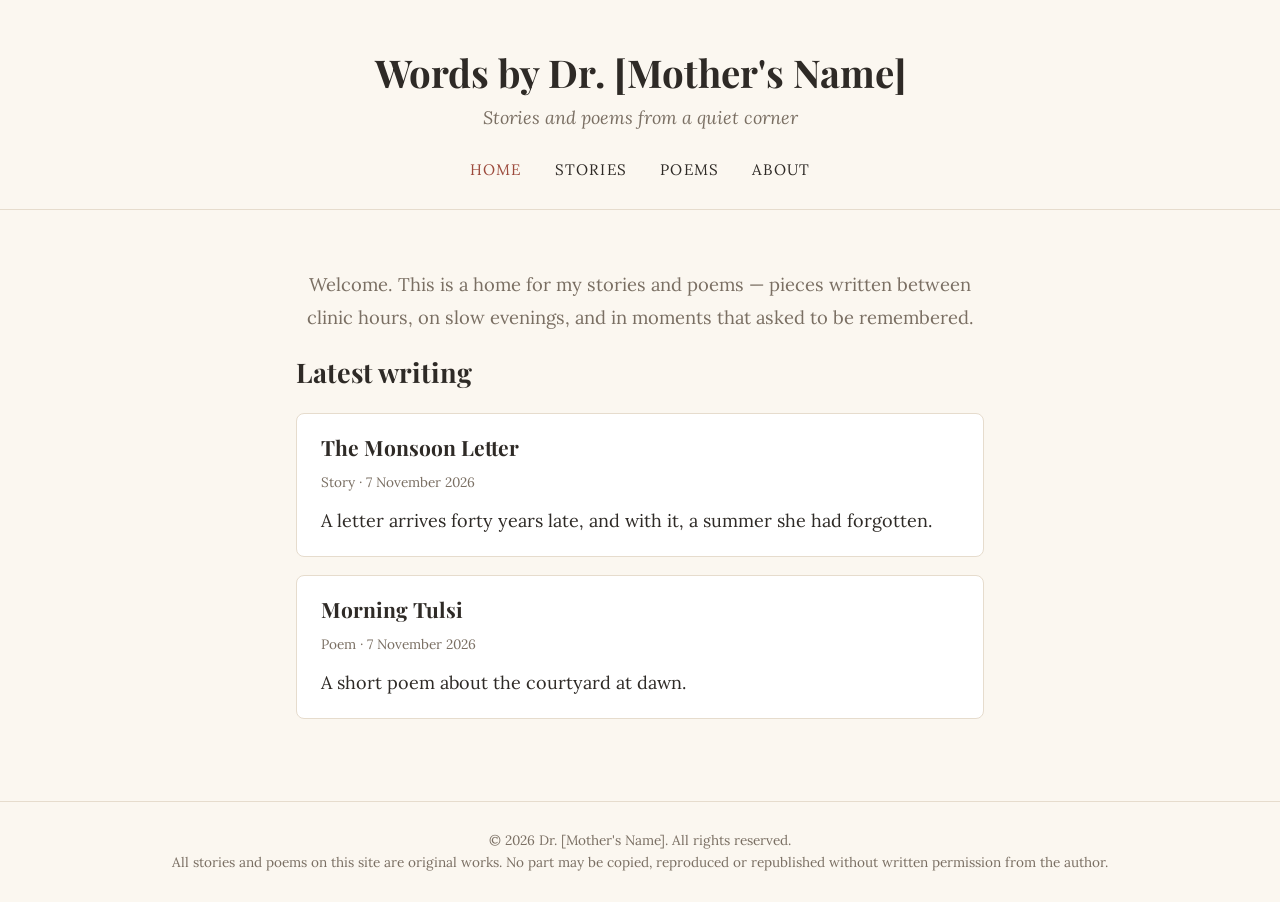
==== index.html @ 5e5b077c "Create personal creative writing site Add the initial static website for the author's creative writi" ====
<!DOCTYPE html>
<html lang="en">
<head>
  <meta charset="UTF-8">
  <meta name="viewport" content="width=device-width, initial-scale=1.0">
  <title>Words by Dr. [Mother's Name]</title>
  <meta name="description" content="Stories and poems by Dr. [Mother's Name].">
  <link rel="preconnect" href="https://fonts.googleapis.com">
  <link href="https://fonts.googleapis.com/css2?family=Lora:ital@0;1&family=Playfair+Display:wght@600&display=swap" rel="stylesheet">
  <link rel="stylesheet" href="style.css">
</head>
<body>

  <header>
    <h1 class="site-title">Words by Dr. [Mother's Name]</h1>
    <p class="tagline">Stories and poems from a quiet corner</p>
    <nav>
      <a href="index.html" class="active">Home</a>
      <a href="stories.html">Stories</a>
      <a href="poems.html">Poems</a>
      <a href="about.html">About</a>
    </nav>
  </header>

  <main>
    <p class="intro">Welcome. This is a home for my stories and poems — pieces written
      between clinic hours, on slow evenings, and in moments that asked to be remembered.</p>

    <h2>Latest writing</h2>
    <ul class="post-list">
      <li>
        <h3><a href="stories/the-monsoon-letter.html">The Monsoon Letter</a></h3>
        <span class="meta">Story · 7 November 2026</span>
        <p>A letter arrives forty years late, and with it, a summer she had forgotten.</p>
      </li>
      <li>
        <h3><a href="poems/morning-tulsi.html">Morning Tulsi</a></h3>
        <span class="meta">Poem · 7 November 2026</span>
        <p>A short poem about the courtyard at dawn.</p>
      </li>
    </ul>
  </main>

  <footer>
    © 2026 Dr. [Mother's Name]. All rights reserved.<br>
    All stories and poems on this site are original works. No part may be copied,
    reproduced or republished without written permission from the author.
  </footer>

</body>
</html>
---- style.css ----
/* =========================================================
   CREATIVE WRITING SITE — STYLES
   Change the colours below to change the whole site's look.
   ========================================================= */
:root {
  --paper: #fbf7f0;        /* page background */
  --ink: #2e2a26;          /* main text */
  --muted: #7a6f63;        /* dates, small text */
  --accent: #9c4a3c;       /* links, highlights */
  --line: #e6dccd;         /* borders */
  --card: #ffffff;
}

* { box-sizing: border-box; }

body {
  margin: 0;
  background: var(--paper);
  color: var(--ink);
  font-family: "Lora", Georgia, serif;
  font-size: 18px;
  line-height: 1.75;
}

a { color: var(--accent); text-decoration: none; }
a:hover { text-decoration: underline; }

/* ---------- Header & navigation ---------- */
header {
  text-align: center;
  padding: 48px 16px 24px;
  border-bottom: 1px solid var(--line);
}
.site-title {
  font-family: "Playfair Display", Georgia, serif;
  font-size: 2.4rem;
  margin: 0;
  color: var(--ink);
}
.tagline { color: var(--muted); font-style: italic; margin: 4px 0 20px; }
nav a {
  margin: 0 14px;
  color: var(--ink);
  font-size: 0.95rem;
  letter-spacing: 0.08em;
  text-transform: uppercase;
}
nav a:hover, nav a.active { color: var(--accent); text-decoration: none; }

/* ---------- Main content ---------- */
main {
  max-width: 720px;
  margin: 0 auto;
  padding: 40px 16px 64px;
}
h1, h2, h3 { font-family: "Playfair Display", Georgia, serif; line-height: 1.3; }
.intro { font-size: 1.15rem; text-align: center; color: var(--muted); }

/* List of stories / poems */
.post-list { list-style: none; padding: 0; }
.post-list li {
  background: var(--card);
  border: 1px solid var(--line);
  border-radius: 8px;
  padding: 20px 24px;
  margin-bottom: 18px;
}
.post-list h3 { margin: 0 0 4px; }
.post-list h3 a { color: var(--ink); }
.post-list h3 a:hover { color: var(--accent); }
.meta { color: var(--muted); font-size: 0.85rem; }
.post-list p { margin: 8px 0 0; }

/* Single story / poem page */
.post-title { text-align: center; font-size: 2.2rem; margin-bottom: 4px; }
.post-meta { text-align: center; color: var(--muted); font-size: 0.9rem; margin-bottom: 40px; }
.poem { text-align: center; white-space: pre-line; font-size: 1.1rem; }
.back { display: inline-block; margin-top: 40px; }

/* ---------- Footer (copyright) ---------- */
footer {
  text-align: center;
  padding: 28px 16px;
  border-top: 1px solid var(--line);
  color: var(--muted);
  font-size: 0.85rem;
  line-height: 1.6;
}

/* ---------- Phones ---------- */
@media (max-width: 600px) {
  body { font-size: 17px; }
  .site-title { font-size: 1.9rem; }
  nav a { margin: 0 8px; font-size: 0.85rem; }
  .post-title { font-size: 1.8rem; }
}
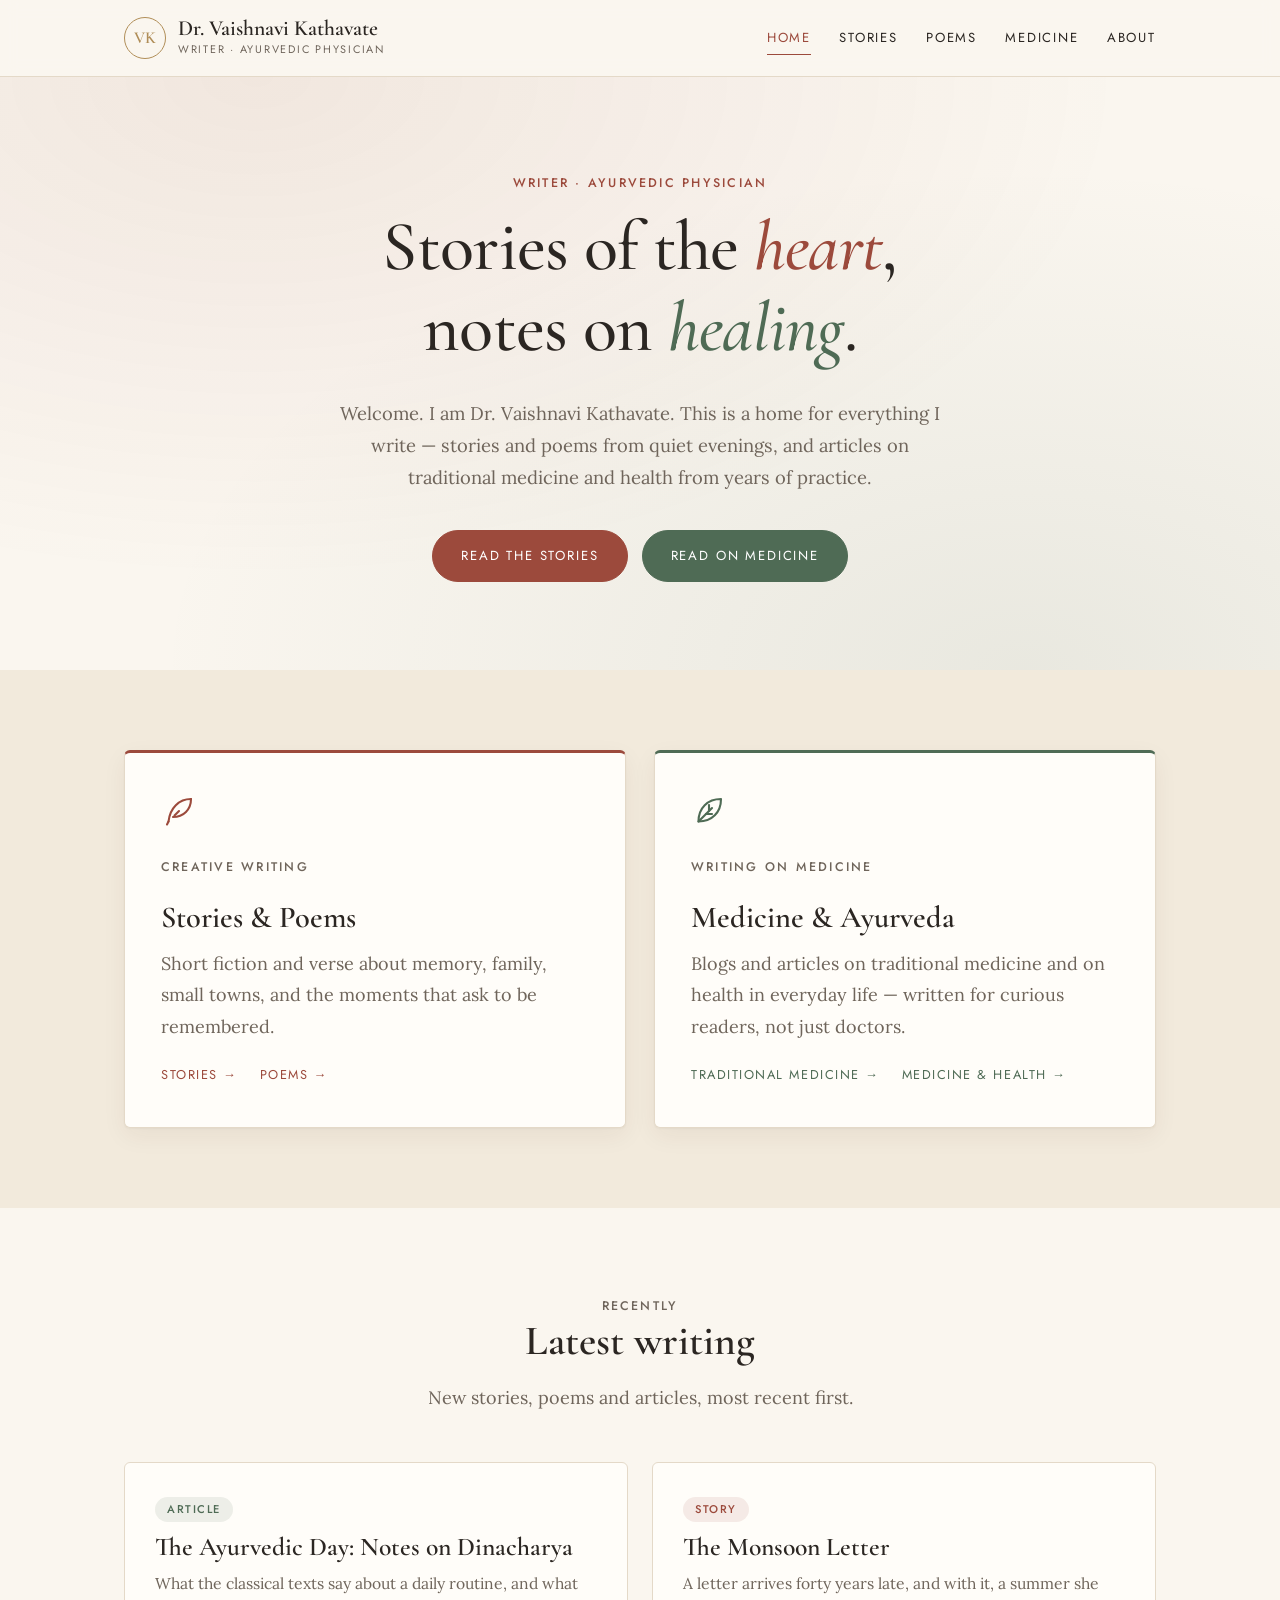
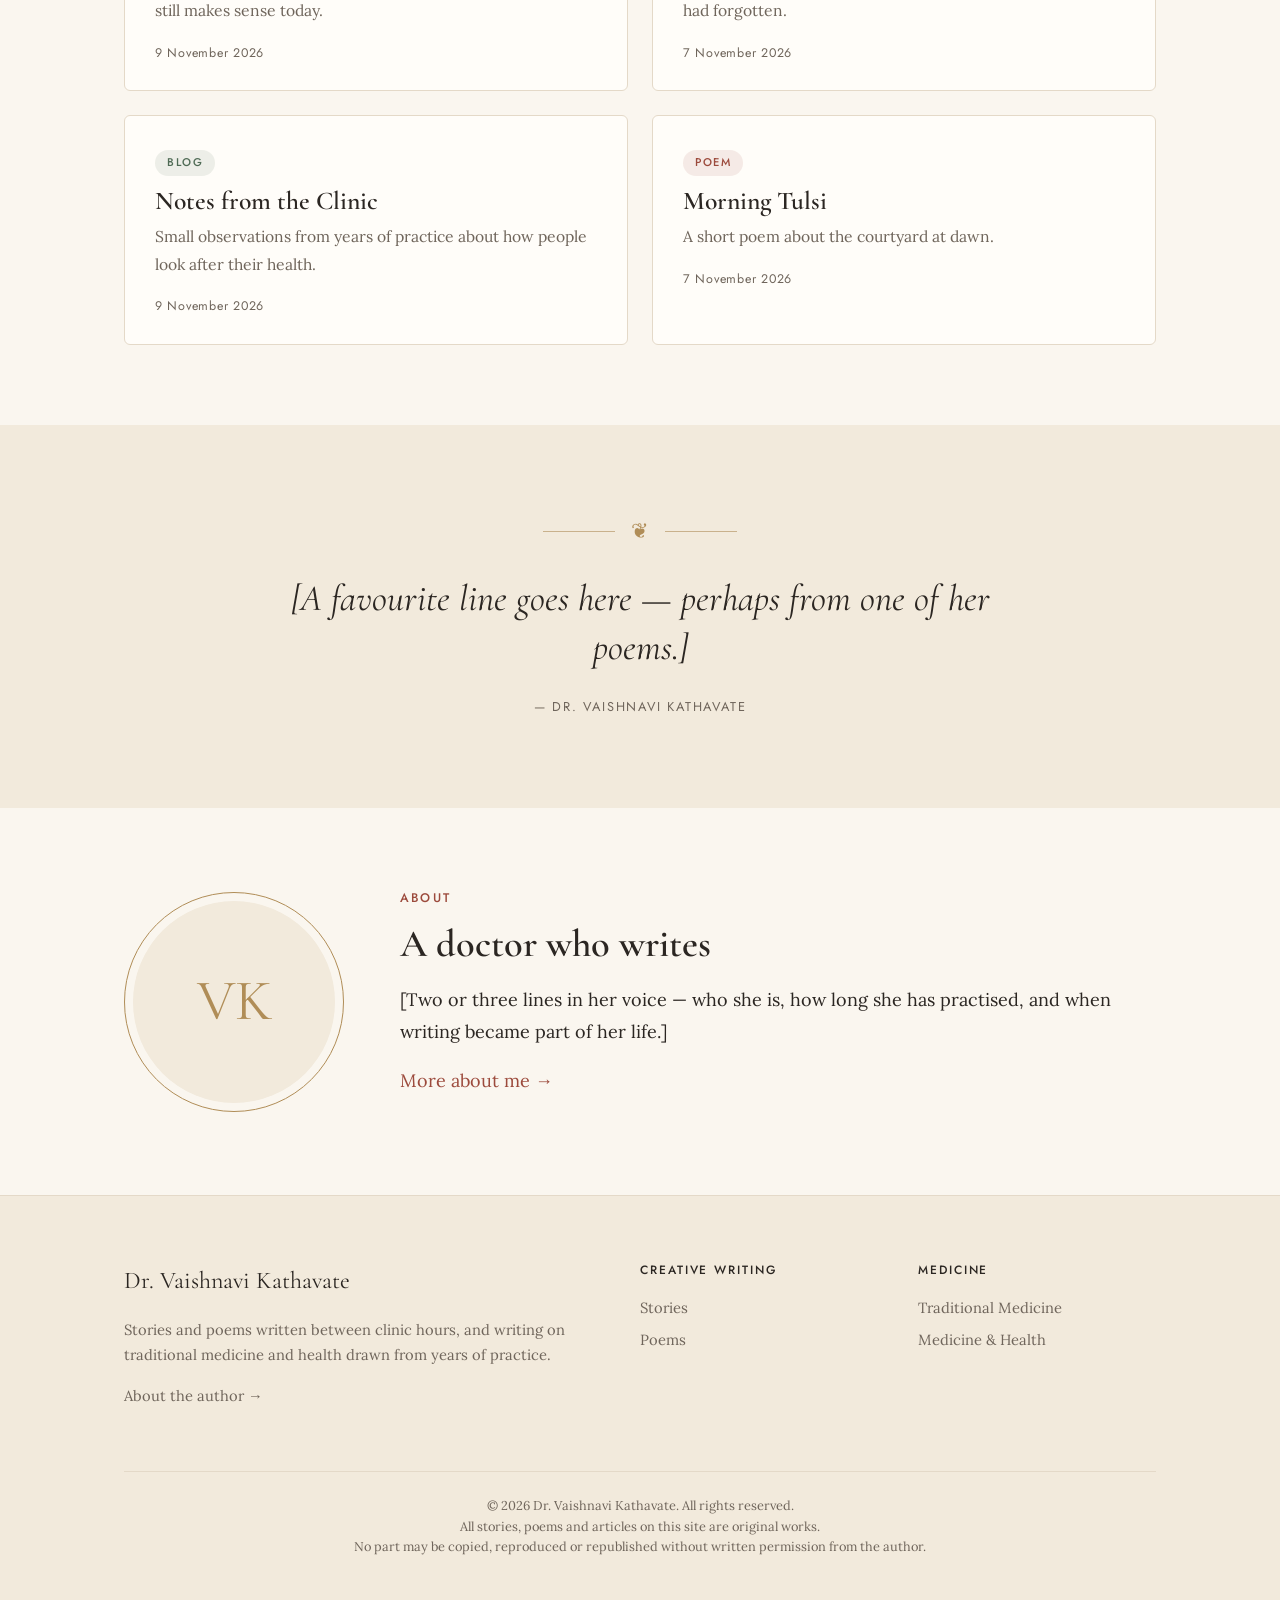
==== commit 372594db: "Add medicine section and refresh site design Rebrand the site for Dr. Vaishnavi Kathavate, add a med" ====
--- a/index.html
+++ b/index.html
@@ -3,48 +3,170 @@
 <head>
   <meta charset="UTF-8">
   <meta name="viewport" content="width=device-width, initial-scale=1.0">
-  <title>Words by Dr. [Mother's Name]</title>
-  <meta name="description" content="Stories and poems by Dr. [Mother's Name].">
+  <title>Dr. Vaishnavi Kathavate · Writer &amp; Ayurvedic Physician</title>
+  <meta name="description" content="Stories, poems, and articles on traditional medicine and health by Dr. Vaishnavi Kathavate.">
   <link rel="preconnect" href="https://fonts.googleapis.com">
-  <link href="https://fonts.googleapis.com/css2?family=Lora:ital@0;1&family=Playfair+Display:wght@600&display=swap" rel="stylesheet">
+  <link rel="preconnect" href="https://fonts.gstatic.com" crossorigin>
+  <link href="https://fonts.googleapis.com/css2?family=Cormorant+Garamond:ital,wght@0,500;0,600;1,500&amp;family=Jost:wght@400;500&amp;family=Lora:ital,wght@0,400;0,500;1,400&amp;display=swap" rel="stylesheet">
   <link rel="stylesheet" href="style.css">
 </head>
 <body>
 
-  <header>
-    <h1 class="site-title">Words by Dr. [Mother's Name]</h1>
-    <p class="tagline">Stories and poems from a quiet corner</p>
-    <nav>
-      <a href="index.html" class="active">Home</a>
-      <a href="stories.html">Stories</a>
-      <a href="poems.html">Poems</a>
-      <a href="about.html">About</a>
-    </nav>
+  <header class="site-header">
+    <div class="container">
+      <a class="brand" href="index.html">
+        <span class="monogram">VK</span>
+        <span>
+          <span class="brand-name">Dr. Vaishnavi Kathavate</span>
+          <span class="brand-role">Writer · Ayurvedic Physician</span>
+        </span>
+      </a>
+      <nav class="site-nav" aria-label="Main">
+        <a href="index.html" class="active">Home</a>
+        <a href="stories.html">Stories</a>
+        <a href="poems.html">Poems</a>
+        <a href="medicine.html">Medicine</a>
+        <a href="about.html">About</a>
+      </nav>
+    </div>
   </header>
 
   <main>
-    <p class="intro">Welcome. This is a home for my stories and poems — pieces written
-      between clinic hours, on slow evenings, and in moments that asked to be remembered.</p>
+    <section class="hero">
+      <div class="container">
+        <p class="eyebrow">Writer · Ayurvedic Physician</p>
+        <h1>Stories of the <em>heart</em>,<br>notes on <em class="green">healing</em>.</h1>
+        <p class="lead">Welcome. I am Dr. Vaishnavi Kathavate. This is a home for everything I write —
+          stories and poems from quiet evenings, and articles on traditional medicine and
+          health from years of practice.</p>
+        <div class="buttons">
+          <a class="btn creative" href="stories.html">Read the stories</a>
+          <a class="btn medicine" href="medicine.html">Read on medicine</a>
+        </div>
+      </div>
+    </section>
 
-    <h2>Latest writing</h2>
-    <ul class="post-list">
-      <li>
+    <section class="section alt">
+      <div class="container">
+        <div class="pillars">
+          <div class="pillar creative">
+            <svg viewBox="0 0 24 24" fill="none" stroke="currentColor" stroke-width="1.4" stroke-linecap="round" stroke-linejoin="round" aria-hidden="true"><path d="M20 4C12 4 6 10 5 19"/><path d="M20 4c0 7-5 12-12 12"/><path d="M5 19l-1 2"/><path d="M9 15l3-3"/></svg>
+            <p class="eyebrow">Creative writing</p>
+            <h3>Stories &amp; Poems</h3>
+            <p>Short fiction and verse about memory, family, small towns, and the moments
+              that ask to be remembered.</p>
+            <div class="links">
+              <a href="stories.html">Stories →</a>
+              <a href="poems.html">Poems →</a>
+            </div>
+          </div>
+          <div class="pillar medicine">
+            <svg viewBox="0 0 24 24" fill="none" stroke="currentColor" stroke-width="1.4" stroke-linecap="round" stroke-linejoin="round" aria-hidden="true"><path d="M5 19C5 10 11 4 20 4c0 9-6 15-15 15z"/><path d="M5 19L14 10"/><path d="M10 14h4"/><path d="M12 12V8"/></svg>
+            <p class="eyebrow">Writing on medicine</p>
+            <h3>Medicine &amp; Ayurveda</h3>
+            <p>Blogs and articles on traditional medicine and on health in everyday life —
+              written for curious readers, not just doctors.</p>
+            <div class="links">
+              <a href="medicine.html#traditional">Traditional Medicine →</a>
+              <a href="medicine.html#health">Medicine &amp; Health →</a>
+            </div>
+          </div>
+        </div>
+      </div>
+    </section>
+
+    <section class="section">
+      <div class="container">
+        <div class="section-head">
+          <p class="eyebrow">Recently</p>
+          <h2>Latest writing</h2>
+          <p>New stories, poems and articles, most recent first.</p>
+        </div>
+        <!-- TO ADD A PIECE HERE: copy one <article class="card ...">...</article> block
+             and paste it at the top. Use class="card creative" for stories and poems,
+             and class="card medicine" for medical writing. -->
+        <div class="cards">
+      <article class="card medicine">
+        <span class="tag">Article</span>
+        <h3><a href="medicine/the-ayurvedic-day.html">The Ayurvedic Day: Notes on Dinacharya</a></h3>
+        <p>What the classical texts say about a daily routine, and what still makes sense today.</p>
+        <div class="meta">9 November 2026</div>
+      </article>
+      <article class="card creative">
+        <span class="tag">Story</span>
         <h3><a href="stories/the-monsoon-letter.html">The Monsoon Letter</a></h3>
-        <span class="meta">Story · 7 November 2026</span>
         <p>A letter arrives forty years late, and with it, a summer she had forgotten.</p>
-      </li>
-      <li>
+        <div class="meta">7 November 2026</div>
+      </article>
+      <article class="card medicine">
+        <span class="tag">Blog</span>
+        <h3><a href="medicine/notes-from-the-clinic.html">Notes from the Clinic</a></h3>
+        <p>Small observations from years of practice about how people look after their health.</p>
+        <div class="meta">9 November 2026</div>
+      </article>
+      <article class="card creative">
+        <span class="tag">Poem</span>
         <h3><a href="poems/morning-tulsi.html">Morning Tulsi</a></h3>
-        <span class="meta">Poem · 7 November 2026</span>
         <p>A short poem about the courtyard at dawn.</p>
-      </li>
-    </ul>
+        <div class="meta">7 November 2026</div>
+      </article>
+        </div>
+      </div>
+    </section>
+
+    <section class="quote section alt">
+      <div class="container">
+        <div class="ornament">❦</div>
+        <!-- Replace with a line she loves: from her own writing, a teacher, or a text. -->
+        <blockquote>[A favourite line goes here — perhaps from one of her poems.]</blockquote>
+        <cite>— Dr. Vaishnavi Kathavate</cite>
+      </div>
+    </section>
+
+    <section class="section">
+      <div class="container about-teaser">
+        <!-- To use a photo instead of the initials, replace the next line with:
+             <img class="portrait" src="images/portrait.jpg" alt="Dr. Vaishnavi Kathavate"> -->
+        <div class="portrait" aria-hidden="true">VK</div>
+        <div>
+          <p class="eyebrow">About</p>
+          <h2>A doctor who writes</h2>
+          <p>[Two or three lines in her voice — who she is, how long she has practised,
+            and when writing became part of her life.]</p>
+          <p><a href="about.html">More about me →</a></p>
+        </div>
+      </div>
+    </section>
   </main>
 
-  <footer>
-    © 2026 Dr. [Mother's Name]. All rights reserved.<br>
-    All stories and poems on this site are original works. No part may be copied,
-    reproduced or republished without written permission from the author.
+  <footer class="site-footer">
+    <div class="container">
+      <div class="footer-grid">
+        <div>
+          <p class="footer-brand">Dr. Vaishnavi Kathavate</p>
+          <p>Stories and poems written between clinic hours, and writing on traditional
+            medicine and health drawn from years of practice.</p>
+          <p><a href="about.html">About the author →</a></p>
+        </div>
+        <div>
+          <h4>Creative writing</h4>
+          <ul>
+            <li><a href="stories.html">Stories</a></li>
+            <li><a href="poems.html">Poems</a></li>
+          </ul>
+        </div>
+        <div>
+          <h4>Medicine</h4>
+          <ul>
+            <li><a href="medicine.html#traditional">Traditional Medicine</a></li>
+            <li><a href="medicine.html#health">Medicine &amp; Health</a></li>
+          </ul>
+        </div>
+      </div>
+      <p class="copyright">© 2026 Dr. Vaishnavi Kathavate. All rights reserved.<br>
+        All stories, poems and articles on this site are original works.<br>
+        No part may be copied, reproduced or republished without written permission from the author.</p>
+    </div>
   </footer>
 
 </body>
--- a/style.css
+++ b/style.css
@@ -1,96 +1,434 @@
 /* =========================================================
-   CREATIVE WRITING SITE — STYLES
+   SITE STYLES — Dr. Vaishnavi Kathavate
    Change the colours below to change the whole site's look.
    ========================================================= */
 :root {
-  --paper: #fbf7f0;        /* page background */
-  --ink: #2e2a26;          /* main text */
-  --muted: #7a6f63;        /* dates, small text */
-  --accent: #9c4a3c;       /* links, highlights */
-  --line: #e6dccd;         /* borders */
-  --card: #ffffff;
-}
-
-* { box-sizing: border-box; }
-
+  --paper:     #faf6ef;   /* page background */
+  --paper-2:   #f2eadc;   /* soft bands, footer */
+  --card:      #fffdf9;   /* cards */
+  --ink:       #2b2622;   /* main text */
+  --muted:     #6f655b;   /* dates, small text */
+  --line:      #e4d9c8;   /* borders */
+  --creative:  #9c4a3c;   /* stories & poems colour (terracotta) */
+  --medicine:  #4f6b55;   /* medicine colour (sage green) */
+  --gold:      #b08d57;   /* ornaments */
+  --accent:    var(--creative);
+  --shadow:    0 1px 2px rgba(60, 40, 20, .04), 0 8px 24px rgba(60, 40, 20, .06);
+
+  --font-display: "Cormorant Garamond", Georgia, serif;
+  --font-body:    "Lora", Georgia, serif;
+  --font-label:   "Jost", "Segoe UI", sans-serif;
+}
+
+/* Dark mode follows the reader's device setting */
+@media (prefers-color-scheme: dark) {
+  :root {
+    --paper:    #1c1916;
+    --paper-2:  #24201c;
+    --card:     #26221e;
+    --ink:      #ece4d8;
+    --muted:    #a99d8f;
+    --line:     #3a342d;
+    --creative: #d9886f;
+    --medicine: #94b59b;
+    --gold:     #c9a76f;
+    --shadow:   0 1px 2px rgba(0, 0, 0, .3), 0 8px 24px rgba(0, 0, 0, .25);
+  }
+}
+
+/* Pages in the medicine section use the green accent */
+body.medicine { --accent: var(--medicine); }
+
+/* ---------- Base ---------- */
+*, *::before, *::after { box-sizing: border-box; }
+html { scroll-behavior: smooth; }
 body {
   margin: 0;
   background: var(--paper);
   color: var(--ink);
-  font-family: "Lora", Georgia, serif;
+  font-family: var(--font-body);
   font-size: 18px;
   line-height: 1.75;
-}
-
-a { color: var(--accent); text-decoration: none; }
-a:hover { text-decoration: underline; }
-
-/* ---------- Header & navigation ---------- */
-header {
+  -webkit-font-smoothing: antialiased;
+}
+img { max-width: 100%; display: block; }
+a { color: var(--accent); text-decoration: none; transition: color .2s; }
+a:hover { text-decoration: underline; text-underline-offset: 3px; }
+h1, h2, h3 {
+  font-family: var(--font-display);
+  font-weight: 600;
+  line-height: 1.15;
+  margin: 0 0 .4em;
+}
+::selection { background: var(--accent); color: var(--paper); }
+
+.container { max-width: 1080px; margin: 0 auto; padding: 0 24px; }
+.narrow    { max-width: 700px;  margin: 0 auto; padding: 0 24px; }
+
+.eyebrow {
+  font-family: var(--font-label);
+  font-size: .78rem;
+  font-weight: 500;
+  letter-spacing: .18em;
+  text-transform: uppercase;
+  color: var(--accent);
+  margin: 0 0 12px;
+}
+
+/* ---------- Header ---------- */
+.site-header {
+  position: sticky;
+  top: 0;
+  z-index: 10;
+  background: color-mix(in srgb, var(--paper) 88%, transparent);
+  backdrop-filter: blur(8px);
+  -webkit-backdrop-filter: blur(8px);
+  border-bottom: 1px solid var(--line);
+}
+.site-header .container {
+  display: flex;
+  align-items: center;
+  justify-content: space-between;
+  gap: 24px;
+  min-height: 76px;
+}
+.brand { display: flex; align-items: center; gap: 12px; color: var(--ink); }
+.brand:hover { text-decoration: none; }
+.monogram {
+  width: 42px; height: 42px;
+  border: 1px solid var(--gold);
+  border-radius: 50%;
+  display: grid; place-items: center;
+  font-family: var(--font-display);
+  font-size: 1.05rem;
+  font-weight: 600;
+  color: var(--gold);
+  flex-shrink: 0;
+}
+.brand-name { font-family: var(--font-display); font-size: 1.35rem; font-weight: 600; line-height: 1.1; display: block; }
+.brand-role {
+  font-family: var(--font-label);
+  font-size: .68rem;
+  letter-spacing: .16em;
+  text-transform: uppercase;
+  color: var(--muted);
+  display: block;
+}
+.site-nav { display: flex; gap: 28px; }
+.site-nav a {
+  font-family: var(--font-label);
+  font-size: .82rem;
+  letter-spacing: .14em;
+  text-transform: uppercase;
+  color: var(--ink);
+  padding: 6px 0;
+  position: relative;
+}
+.site-nav a::after {
+  content: "";
+  position: absolute; left: 0; right: 0; bottom: 0;
+  height: 1px;
+  background: var(--accent);
+  transform: scaleX(0);
+  transition: transform .25s ease;
+}
+.site-nav a:hover { text-decoration: none; color: var(--accent); }
+.site-nav a:hover::after, .site-nav a.active::after { transform: scaleX(1); }
+.site-nav a.active { color: var(--accent); }
+
+/* ---------- Home: hero ---------- */
+.hero {
   text-align: center;
-  padding: 48px 16px 24px;
-  border-bottom: 1px solid var(--line);
-}
-.site-title {
-  font-family: "Playfair Display", Georgia, serif;
-  font-size: 2.4rem;
-  margin: 0;
+  padding: 96px 0 88px;
+  background:
+    radial-gradient(ellipse at 20% 0%, color-mix(in srgb, var(--creative) 9%, transparent), transparent 60%),
+    radial-gradient(ellipse at 80% 100%, color-mix(in srgb, var(--medicine) 10%, transparent), transparent 60%);
+}
+.hero h1 { font-size: clamp(2.6rem, 6vw, 4.4rem); font-weight: 500; letter-spacing: -.01em; }
+.hero h1 em { color: var(--creative); }
+.hero h1 em.green { color: var(--medicine); }
+.hero .lead {
+  max-width: 600px;
+  margin: 18px auto 36px;
+  font-size: 1.15rem;
+  color: var(--muted);
+}
+.buttons { display: flex; flex-wrap: wrap; justify-content: center; gap: 14px; }
+.btn {
+  display: inline-block;
+  font-family: var(--font-label);
+  font-size: .82rem;
+  letter-spacing: .14em;
+  text-transform: uppercase;
+  padding: 14px 28px;
+  border-radius: 999px;
+  border: 1px solid var(--ink);
   color: var(--ink);
-}
-.tagline { color: var(--muted); font-style: italic; margin: 4px 0 20px; }
-nav a {
-  margin: 0 14px;
-  color: var(--ink);
-  font-size: 0.95rem;
-  letter-spacing: 0.08em;
-  text-transform: uppercase;
-}
-nav a:hover, nav a.active { color: var(--accent); text-decoration: none; }
-
-/* ---------- Main content ---------- */
-main {
-  max-width: 720px;
+  transition: background .2s, color .2s, border-color .2s;
+}
+.btn:hover { text-decoration: none; background: var(--ink); color: var(--paper); }
+.btn.creative { background: var(--creative); border-color: var(--creative); color: #fff; }
+.btn.medicine { background: var(--medicine); border-color: var(--medicine); color: #fff; }
+.btn.creative:hover { background: var(--creative); color: #fff; filter: brightness(.9); }
+.btn.medicine:hover { background: var(--medicine); color: #fff; filter: brightness(.9); }
+
+.ornament {
+  display: flex; align-items: center; justify-content: center; gap: 16px;
+  color: var(--gold);
   margin: 0 auto;
-  padding: 40px 16px 64px;
-}
-h1, h2, h3 { font-family: "Playfair Display", Georgia, serif; line-height: 1.3; }
-.intro { font-size: 1.15rem; text-align: center; color: var(--muted); }
-
-/* List of stories / poems */
-.post-list { list-style: none; padding: 0; }
-.post-list li {
+  font-size: 1.3rem;
+}
+.ornament::before, .ornament::after {
+  content: ""; height: 1px; width: 72px; background: var(--gold); opacity: .6;
+}
+
+/* ---------- Sections ---------- */
+.section { padding: 80px 0; }
+.section.alt { background: var(--paper-2); }
+.section-head { text-align: center; margin-bottom: 48px; }
+.section-head h2 { font-size: clamp(2rem, 4vw, 2.6rem); }
+.section-head p { color: var(--muted); max-width: 560px; margin: 8px auto 0; }
+
+/* Two "doors" on the home page */
+.pillars { display: grid; grid-template-columns: repeat(2, 1fr); gap: 28px; }
+.pillar {
   background: var(--card);
   border: 1px solid var(--line);
-  border-radius: 8px;
-  padding: 20px 24px;
-  margin-bottom: 18px;
-}
-.post-list h3 { margin: 0 0 4px; }
-.post-list h3 a { color: var(--ink); }
-.post-list h3 a:hover { color: var(--accent); }
-.meta { color: var(--muted); font-size: 0.85rem; }
-.post-list p { margin: 8px 0 0; }
-
-/* Single story / poem page */
-.post-title { text-align: center; font-size: 2.2rem; margin-bottom: 4px; }
-.post-meta { text-align: center; color: var(--muted); font-size: 0.9rem; margin-bottom: 40px; }
-.poem { text-align: center; white-space: pre-line; font-size: 1.1rem; }
-.back { display: inline-block; margin-top: 40px; }
-
-/* ---------- Footer (copyright) ---------- */
-footer {
+  border-top: 3px solid var(--accent);
+  border-radius: 6px;
+  padding: 40px 36px;
+  box-shadow: var(--shadow);
+}
+.pillar.creative { --accent: var(--creative); }
+.pillar.medicine { --accent: var(--medicine); }
+.pillar svg { width: 36px; height: 36px; color: var(--accent); margin-bottom: 18px; }
+.pillar h3 { font-size: 1.9rem; }
+.pillar p { color: var(--muted); margin: 0 0 22px; }
+.pillar .links { display: flex; flex-wrap: wrap; gap: 8px 22px; }
+.pillar .links a {
+  font-family: var(--font-label);
+  font-size: .8rem;
+  letter-spacing: .12em;
+  text-transform: uppercase;
+}
+
+/* ---------- Cards (lists of writing) ---------- */
+.cards { display: grid; grid-template-columns: repeat(2, 1fr); gap: 24px; }
+.cards.single { grid-template-columns: 1fr; }
+.card {
+  position: relative;
+  background: var(--card);
+  border: 1px solid var(--line);
+  border-radius: 6px;
+  padding: 28px 30px 26px;
+  transition: transform .25s ease, box-shadow .25s ease, border-color .25s;
+}
+.card:hover { transform: translateY(-3px); box-shadow: var(--shadow); border-color: color-mix(in srgb, var(--accent) 35%, var(--line)); }
+.card.creative { --accent: var(--creative); }
+.card.medicine { --accent: var(--medicine); }
+.card h3 { font-size: 1.6rem; margin: 10px 0 8px; }
+.card h3 a { color: var(--ink); }
+.card h3 a:hover { color: var(--accent); text-decoration: none; }
+/* makes the whole card clickable */
+.card h3 a::after { content: ""; position: absolute; inset: 0; }
+.card p { margin: 0; color: var(--muted); font-size: .98rem; }
+.card .meta { margin-top: 18px; }
+
+.tag {
+  display: inline-block;
+  font-family: var(--font-label);
+  font-size: .7rem;
+  font-weight: 500;
+  letter-spacing: .14em;
+  text-transform: uppercase;
+  color: var(--accent);
+  background: color-mix(in srgb, var(--accent) 10%, transparent);
+  border-radius: 999px;
+  padding: 3px 12px;
+}
+.meta {
+  font-family: var(--font-label);
+  font-size: .78rem;
+  letter-spacing: .06em;
+  color: var(--muted);
+}
+.more { text-align: center; margin-top: 40px; }
+
+/* ---------- Quote band ---------- */
+.quote { text-align: center; padding: 88px 0; }
+.quote blockquote {
+  font-family: var(--font-display);
+  font-style: italic;
+  font-size: clamp(1.6rem, 3.4vw, 2.3rem);
+  line-height: 1.35;
+  max-width: 760px;
+  margin: 24px auto 16px;
+}
+.quote cite { font-family: var(--font-label); font-style: normal; font-size: .8rem; letter-spacing: .14em; text-transform: uppercase; color: var(--muted); }
+
+/* ---------- About ---------- */
+.about-teaser { display: grid; grid-template-columns: 220px 1fr; gap: 56px; align-items: center; }
+.portrait {
+  width: 220px; height: 220px;
+  border-radius: 50%;
+  object-fit: cover;
+  border: 1px solid var(--gold);
+  padding: 8px;
+  background-clip: content-box;
+  background-color: var(--paper-2);
+  display: grid; place-items: center;
+  font-family: var(--font-display);
+  font-size: 3.6rem;
+  color: var(--gold);
+}
+.about-teaser h2 { font-size: 2.4rem; }
+
+/* ---------- Listing pages ---------- */
+.page-head { text-align: center; padding: 80px 0 56px; }
+.page-head h1 { font-size: clamp(2.6rem, 5.5vw, 3.8rem); font-weight: 500; }
+.page-head p { color: var(--muted); max-width: 580px; margin: 12px auto 0; font-size: 1.08rem; }
+.chips { display: flex; flex-wrap: wrap; justify-content: center; gap: 10px; margin-top: 28px; }
+.chips a {
+  font-family: var(--font-label);
+  font-size: .78rem;
+  letter-spacing: .12em;
+  text-transform: uppercase;
+  border: 1px solid var(--line);
+  border-radius: 999px;
+  padding: 8px 18px;
+  color: var(--ink);
+}
+.chips a:hover { border-color: var(--accent); color: var(--accent); text-decoration: none; }
+.group { margin-bottom: 64px; scroll-margin-top: 100px; }
+.group-title {
+  display: flex; align-items: baseline; gap: 16px;
+  font-size: 2rem;
+  padding-bottom: 12px;
+  margin-bottom: 28px;
+  border-bottom: 1px solid var(--line);
+}
+.group-title small { font-family: var(--font-body); font-size: .95rem; font-weight: 400; color: var(--muted); font-style: italic; }
+.listing { padding-bottom: 80px; }
+
+/* ---------- Single article / story / poem ---------- */
+.post-head { text-align: center; padding: 80px 0 40px; }
+.post-head h1 { font-size: clamp(2.4rem, 5.5vw, 3.6rem); font-weight: 500; }
+.post-head .meta { display: block; margin-top: 14px; }
+.post-head .ornament { margin-top: 36px; }
+
+.prose { padding-bottom: 40px; font-size: 1.1rem; }
+.prose p { margin: 0 0 1.4em; }
+.prose > p:first-of-type::first-letter {
+  float: left;
+  font-family: var(--font-display);
+  font-size: 4.6em;
+  line-height: .82;
+  padding: 6px 12px 0 0;
+  color: var(--accent);
+}
+.prose h2 { font-size: 2rem; margin-top: 1.6em; }
+.prose h3 { font-size: 1.6rem; margin-top: 1.6em; }
+.prose blockquote {
+  margin: 1.8em 0;
+  padding: 4px 0 4px 24px;
+  border-left: 2px solid var(--accent);
+  font-style: italic;
+  color: var(--muted);
+}
+.prose ul, .prose ol { padding-left: 1.3em; margin: 0 0 1.4em; }
+.prose li { margin-bottom: .4em; }
+.prose .end { text-align: center; color: var(--gold); margin-top: 2.4em; }
+
+.poem {
+  white-space: pre-line;
   text-align: center;
-  padding: 28px 16px;
+  font-size: 1.2rem;
+  line-height: 2;
+  font-style: italic;
+  padding: 8px 0 32px;
+}
+
+.disclaimer {
+  margin: 8px 0 40px;
+  padding: 18px 22px;
+  background: var(--paper-2);
+  border-left: 3px solid var(--medicine);
+  border-radius: 0 6px 6px 0;
+  color: var(--muted);
+  font-size: .9rem;
+  line-height: 1.6;
+}
+
+.author-box {
+  display: flex; gap: 20px; align-items: center;
   border-top: 1px solid var(--line);
-  color: var(--muted);
-  font-size: 0.85rem;
+  border-bottom: 1px solid var(--line);
+  padding: 28px 0;
+  margin: 16px 0 32px;
+}
+.author-box .monogram { width: 60px; height: 60px; font-size: 1.4rem; }
+.author-box p { margin: 0; font-size: .95rem; color: var(--muted); line-height: 1.6; }
+.author-box strong { font-family: var(--font-display); font-size: 1.2rem; color: var(--ink); display: block; }
+.back {
+  display: inline-block;
+  font-family: var(--font-label);
+  font-size: .8rem;
+  letter-spacing: .12em;
+  text-transform: uppercase;
+  margin-bottom: 80px;
+}
+
+/* ---------- Footer ---------- */
+.site-footer {
+  background: var(--paper-2);
+  border-top: 1px solid var(--line);
+  padding: 64px 0 32px;
+  font-size: .92rem;
+  color: var(--muted);
+}
+.footer-grid { display: grid; grid-template-columns: 2fr 1fr 1fr; gap: 40px; }
+.site-footer h4 {
+  font-family: var(--font-label);
+  font-size: .75rem;
+  font-weight: 500;
+  letter-spacing: .16em;
+  text-transform: uppercase;
+  color: var(--ink);
+  margin: 0 0 14px;
+}
+.site-footer ul { list-style: none; padding: 0; margin: 0; }
+.site-footer li { margin-bottom: 6px; }
+.site-footer a { color: var(--muted); }
+.site-footer a:hover { color: var(--ink); }
+.footer-brand { font-family: var(--font-display); font-size: 1.5rem; color: var(--ink); margin: 0 0 8px; }
+.copyright {
+  margin-top: 48px;
+  padding-top: 24px;
+  border-top: 1px solid var(--line);
+  font-size: .8rem;
   line-height: 1.6;
-}
-
-/* ---------- Phones ---------- */
-@media (max-width: 600px) {
+  text-align: center;
+}
+
+/* ---------- Tablets & phones ---------- */
+@media (max-width: 820px) {
+  .site-header .container { flex-direction: column; gap: 6px; padding-top: 14px; padding-bottom: 10px; min-height: 0; }
+  .site-nav { gap: 22px; overflow-x: auto; max-width: 100%; }
+  .pillars, .cards { grid-template-columns: 1fr; }
+  .about-teaser { grid-template-columns: 1fr; text-align: center; gap: 28px; }
+  .portrait { margin: 0 auto; width: 180px; height: 180px; }
+  .footer-grid { grid-template-columns: 1fr 1fr; }
+  .footer-grid > :first-child { grid-column: 1 / -1; }
+}
+@media (max-width: 520px) {
   body { font-size: 17px; }
-  .site-title { font-size: 1.9rem; }
-  nav a { margin: 0 8px; font-size: 0.85rem; }
-  .post-title { font-size: 1.8rem; }
-}
+  .container, .narrow { padding: 0 16px; }
+  .brand-role { display: none; }
+  .site-nav { gap: 16px; }
+  .site-nav a { font-size: .74rem; letter-spacing: .1em; }
+  .hero { padding: 64px 0 60px; }
+  .section { padding: 60px 0; }
+  .pillar { padding: 32px 24px; }
+  .card { padding: 24px 22px; }
+  .prose { font-size: 1.05rem; }
+}
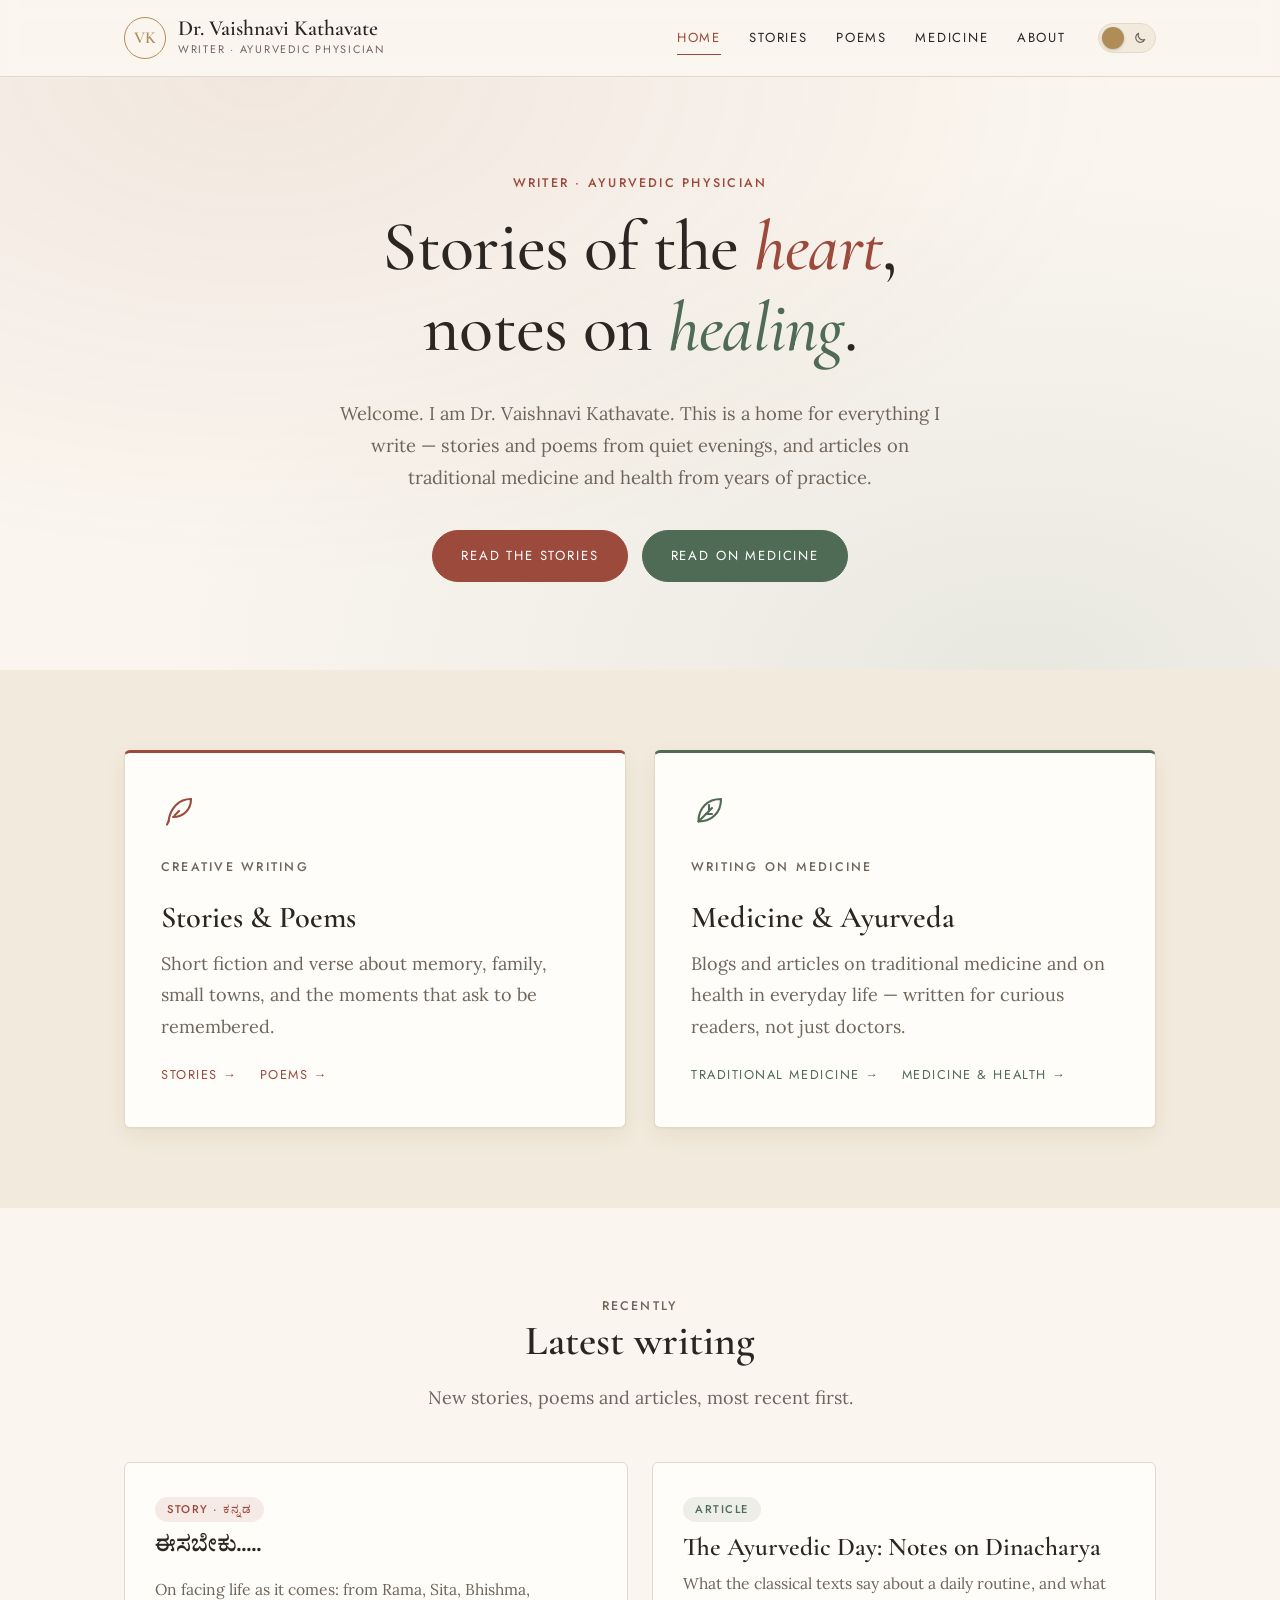
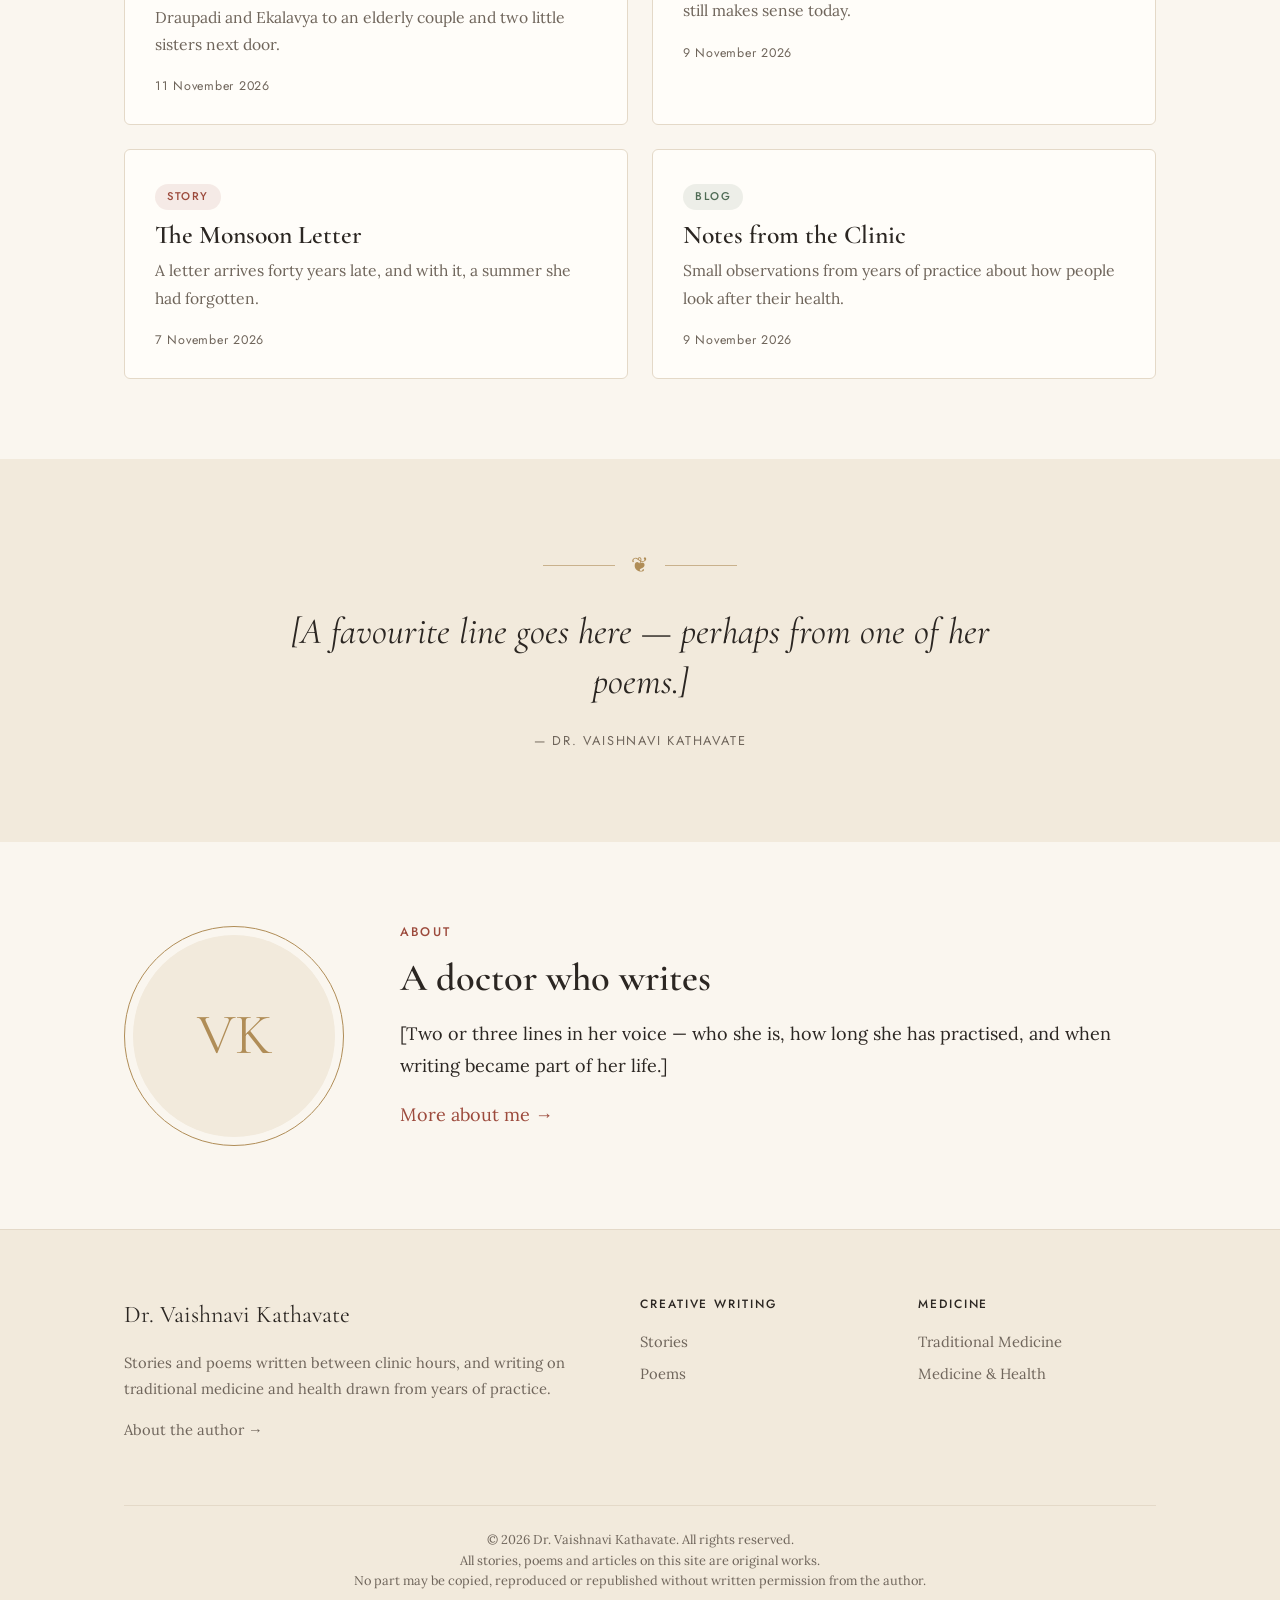
==== commit d7fa12d6: "Add theme toggle and Kannada story Add a persistent bright/dark mode switch across all pages, improv" ====
--- a/index.html
+++ b/index.html
@@ -7,8 +7,11 @@
   <meta name="description" content="Stories, poems, and articles on traditional medicine and health by Dr. Vaishnavi Kathavate.">
   <link rel="preconnect" href="https://fonts.googleapis.com">
   <link rel="preconnect" href="https://fonts.gstatic.com" crossorigin>
-  <link href="https://fonts.googleapis.com/css2?family=Cormorant+Garamond:ital,wght@0,500;0,600;1,500&amp;family=Jost:wght@400;500&amp;family=Lora:ital,wght@0,400;0,500;1,400&amp;display=swap" rel="stylesheet">
+  <link href="https://fonts.googleapis.com/css2?family=Cormorant+Garamond:ital,wght@0,500;0,600;1,500&amp;family=Jost:wght@400;500&amp;family=Lora:ital,wght@0,400;0,500;1,400&amp;family=Noto+Serif+Kannada:wght@400;600&amp;display=swap" rel="stylesheet">
   <link rel="stylesheet" href="style.css">
+  <!-- Applies the reader's saved bright/dark choice before the page appears -->
+  <script>try{if(localStorage.getItem("theme")==="dark")document.documentElement.setAttribute("data-theme","dark")}catch(e){}</script>
+  <script src="theme.js" defer></script>
 </head>
 <body>
 
@@ -21,6 +24,7 @@
           <span class="brand-role">Writer · Ayurvedic Physician</span>
         </span>
       </a>
+      <div class="header-right">
       <nav class="site-nav" aria-label="Main">
         <a href="index.html" class="active">Home</a>
         <a href="stories.html">Stories</a>
@@ -28,6 +32,12 @@
         <a href="medicine.html">Medicine</a>
         <a href="about.html">About</a>
       </nav>
+      <button class="theme-toggle" type="button" role="switch" aria-checked="false" aria-label="Dark mode" title="Switch to dark mode">
+        <svg class="sun" viewBox="0 0 24 24" fill="none" stroke="currentColor" stroke-width="2" stroke-linecap="round" aria-hidden="true"><circle cx="12" cy="12" r="4"/><path d="M12 2v2M12 20v2M4.9 4.9l1.4 1.4M17.7 17.7l1.4 1.4M2 12h2M20 12h2M4.9 19.1l1.4-1.4M17.7 6.3l1.4-1.4"/></svg>
+        <svg class="moon" viewBox="0 0 24 24" fill="none" stroke="currentColor" stroke-width="2" stroke-linecap="round" stroke-linejoin="round" aria-hidden="true"><path d="M20 14.5A8 8 0 0 1 9.5 4 8 8 0 1 0 20 14.5z"/></svg>
+        <span class="knob"></span>
+      </button>
+      </div>
     </div>
   </header>
 
@@ -86,6 +96,13 @@
              and paste it at the top. Use class="card creative" for stories and poems,
              and class="card medicine" for medical writing. -->
         <div class="cards">
+      <article class="card creative">
+        <span class="tag">Story · ಕನ್ನಡ</span>
+        <h3 lang="kn"><a href="stories/eesabeku.html">ಈಸಬೇಕು.....</a></h3>
+        <p>On facing life as it comes: from Rama, Sita, Bhishma, Draupadi and Ekalavya
+          to an elderly couple and two little sisters next door.</p>
+        <div class="meta">11 November 2026</div>
+      </article>
       <article class="card medicine">
         <span class="tag">Article</span>
         <h3><a href="medicine/the-ayurvedic-day.html">The Ayurvedic Day: Notes on Dinacharya</a></h3>
@@ -103,12 +120,6 @@
         <h3><a href="medicine/notes-from-the-clinic.html">Notes from the Clinic</a></h3>
         <p>Small observations from years of practice about how people look after their health.</p>
         <div class="meta">9 November 2026</div>
-      </article>
-      <article class="card creative">
-        <span class="tag">Poem</span>
-        <h3><a href="poems/morning-tulsi.html">Morning Tulsi</a></h3>
-        <p>A short poem about the courtyard at dawn.</p>
-        <div class="meta">7 November 2026</div>
       </article>
         </div>
       </div>
--- a/style.css
+++ b/style.css
@@ -15,25 +15,25 @@
   --accent:    var(--creative);
   --shadow:    0 1px 2px rgba(60, 40, 20, .04), 0 8px 24px rgba(60, 40, 20, .06);
 
-  --font-display: "Cormorant Garamond", Georgia, serif;
-  --font-body:    "Lora", Georgia, serif;
-  --font-label:   "Jost", "Segoe UI", sans-serif;
-}
-
-/* Dark mode follows the reader's device setting */
-@media (prefers-color-scheme: dark) {
-  :root {
-    --paper:    #1c1916;
-    --paper-2:  #24201c;
-    --card:     #26221e;
-    --ink:      #ece4d8;
-    --muted:    #a99d8f;
-    --line:     #3a342d;
-    --creative: #d9886f;
-    --medicine: #94b59b;
-    --gold:     #c9a76f;
-    --shadow:   0 1px 2px rgba(0, 0, 0, .3), 0 8px 24px rgba(0, 0, 0, .25);
-  }
+  /* "Noto Serif Kannada" is used automatically for any Kannada text */
+  --font-display: "Cormorant Garamond", "Noto Serif Kannada", Georgia, serif;
+  --font-body:    "Lora", "Noto Serif Kannada", Georgia, serif;
+  --font-label:   "Jost", "Noto Serif Kannada", "Segoe UI", sans-serif;
+}
+
+/* Dark mode — switched on by the sun/moon toggle in the header (see theme.js) */
+:root[data-theme="dark"] {
+  --paper:    #1c1916;
+  --paper-2:  #24201c;
+  --card:     #26221e;
+  --ink:      #ece4d8;
+  --muted:    #a99d8f;
+  --line:     #3a342d;
+  --creative: #d9886f;
+  --medicine: #94b59b;
+  --gold:     #c9a76f;
+  --shadow:   0 1px 2px rgba(0, 0, 0, .3), 0 8px 24px rgba(0, 0, 0, .25);
+  color-scheme: dark;
 }
 
 /* Pages in the medicine section use the green accent */
@@ -50,6 +50,7 @@
   font-size: 18px;
   line-height: 1.75;
   -webkit-font-smoothing: antialiased;
+  transition: background-color .3s ease, color .3s ease;
 }
 img { max-width: 100%; display: block; }
 a { color: var(--accent); text-decoration: none; transition: color .2s; }
@@ -114,7 +115,38 @@
   color: var(--muted);
   display: block;
 }
+.header-right { display: flex; align-items: center; gap: 32px; }
 .site-nav { display: flex; gap: 28px; }
+
+/* ---------- Bright / dark toggle ---------- */
+.theme-toggle {
+  position: relative;
+  width: 58px; height: 30px;
+  flex-shrink: 0;
+  padding: 0;
+  border: 1px solid var(--line);
+  border-radius: 999px;
+  background: var(--paper-2);
+  color: var(--muted);
+  cursor: pointer;
+}
+.theme-toggle svg {
+  position: absolute; top: 50%;
+  width: 14px; height: 14px;
+  transform: translateY(-50%);
+}
+.theme-toggle .sun  { left: 8px; }
+.theme-toggle .moon { right: 8px; }
+.theme-toggle .knob {
+  position: absolute; top: 3px; left: 3px;
+  width: 22px; height: 22px;
+  border-radius: 50%;
+  background: var(--gold);
+  box-shadow: 0 1px 3px rgba(0, 0, 0, .2);
+  transition: transform .3s ease;
+}
+:root[data-theme="dark"] .theme-toggle .knob { transform: translateX(28px); }
+.theme-toggle:focus-visible { outline: 2px solid var(--accent); outline-offset: 3px; }
 .site-nav a {
   font-family: var(--font-label);
   font-size: .82rem;
@@ -317,7 +349,14 @@
 .post-head .ornament { margin-top: 36px; }
 
 .prose { padding-bottom: 40px; font-size: 1.1rem; }
+/* Body text is justified; hyphenation avoids big gaps between English words */
+.prose p, .prose li {
+  text-align: justify;
+  -webkit-hyphens: auto;
+  hyphens: auto;
+}
 .prose p { margin: 0 0 1.4em; }
+.prose p.end { text-align: center; }
 .prose > p:first-of-type::first-letter {
   float: left;
   font-family: var(--font-display);
@@ -338,6 +377,14 @@
 .prose ul, .prose ol { padding-left: 1.3em; margin: 0 0 1.4em; }
 .prose li { margin-bottom: .4em; }
 .prose .end { text-align: center; color: var(--gold); margin-top: 2.4em; }
+
+/* Kannada pieces: add lang="kn" to the <html> tag of the page */
+:lang(kn) .prose, :lang(kn) .poem { line-height: 2; }
+:lang(kn) .post-head h1 { font-family: "Noto Serif Kannada", serif; font-weight: 600; font-size: clamp(2rem, 4.5vw, 2.8rem); line-height: 1.5; }
+:lang(kn) .prose > p:first-of-type::first-letter { float: none; font: inherit; padding: 0; color: inherit; }
+:lang(kn) .poem { font-style: normal; }
+:lang(kn) .prose p:not(.end) { text-indent: 2em; }   /* traditional indented paragraphs */
+.card h3:lang(kn) { font-family: "Noto Serif Kannada", serif; font-size: 1.4rem; line-height: 1.6; }
 
 .poem {
   white-space: pre-line;
@@ -413,7 +460,10 @@
 /* ---------- Tablets & phones ---------- */
 @media (max-width: 820px) {
   .site-header .container { flex-direction: column; gap: 6px; padding-top: 14px; padding-bottom: 10px; min-height: 0; }
+  .site-header .container { position: relative; }
+  .header-right { gap: 0; max-width: 100%; }
   .site-nav { gap: 22px; overflow-x: auto; max-width: 100%; }
+  .theme-toggle { position: absolute; top: 18px; right: 24px; }
   .pillars, .cards { grid-template-columns: 1fr; }
   .about-teaser { grid-template-columns: 1fr; text-align: center; gap: 28px; }
   .portrait { margin: 0 auto; width: 180px; height: 180px; }
@@ -424,6 +474,14 @@
   body { font-size: 17px; }
   .container, .narrow { padding: 0 16px; }
   .brand-role { display: none; }
+  .site-header .container { align-items: stretch; }
+  .brand { align-self: flex-start; }
+  .brand-name { font-size: 1.25rem; }
+  .header-right { justify-content: center; }
+  .theme-toggle { top: 22px; right: 16px; width: 50px; height: 26px; }
+  .theme-toggle .knob { width: 18px; height: 18px; }
+  :root[data-theme="dark"] .theme-toggle .knob { transform: translateX(24px); }
+  .theme-toggle .sun { left: 6px; } .theme-toggle .moon { right: 6px; }
   .site-nav { gap: 16px; }
   .site-nav a { font-size: .74rem; letter-spacing: .1em; }
   .hero { padding: 64px 0 60px; }
